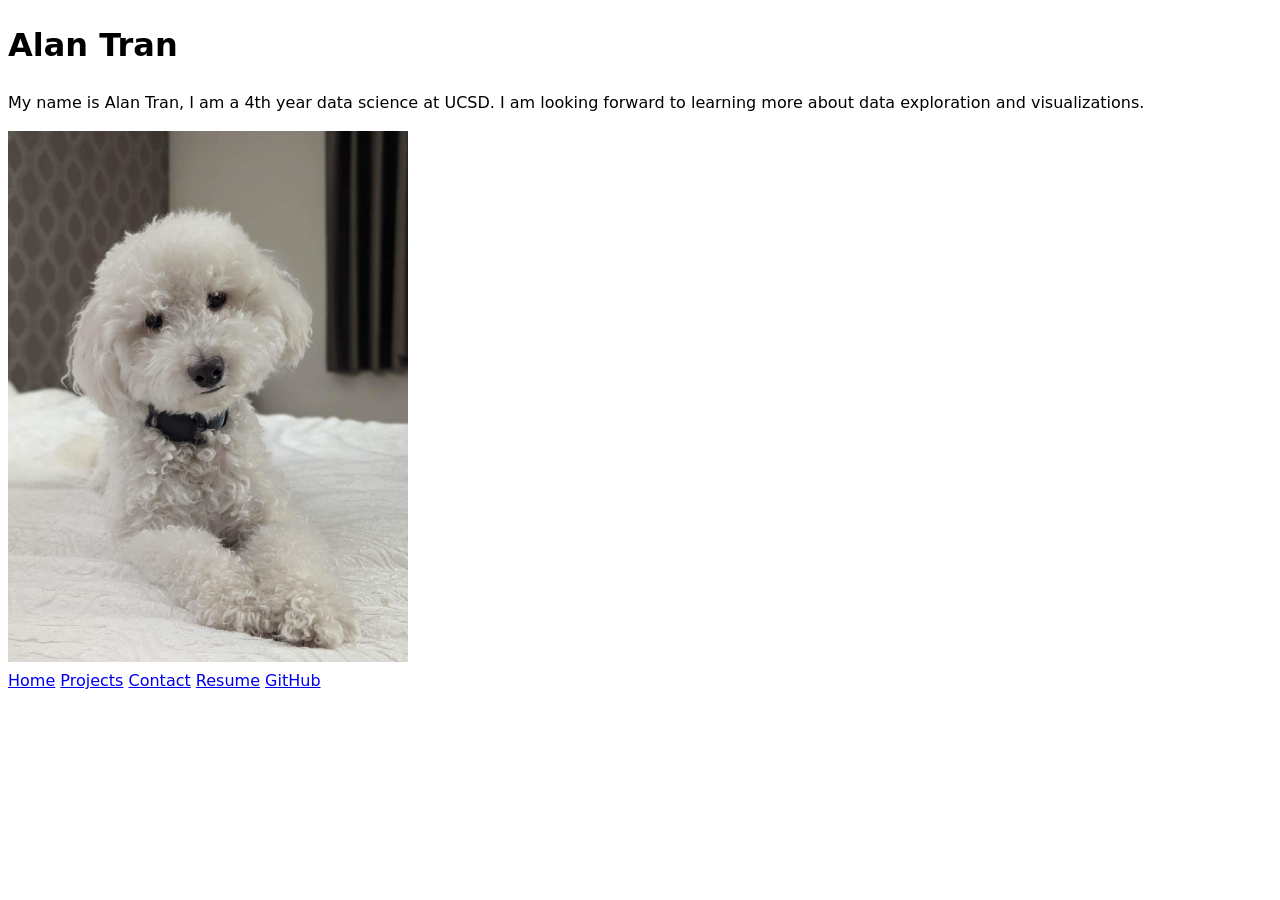
==== index.html @ 808f6ad5 "updated portfolio" ====
<!DOCTYPE html>
<html lang="en">
<head>
    <meta charset="UTF-8">
    <meta name="viewport" content="width=device-width, initial-scale=1.0">
    <title>Alan Tran: Personal site and portfolio</title>
    <link rel="stylesheet" href="style.css">
</head>
<body>
    <h1>
        Alan Tran
    </h1>
    <p>
        My name is Alan Tran, I am a 4th year data science at UCSD. I am looking forward to learning more about data exploration and visualizations.
    </p>
    <img
        src="images/IMG_8422.JPG"
        alt="This is a picture of my dog, he is a multipoo and is 2 years old!"
        width="400"
    />

    <nav>
        <a href="index.html">Home</a>
        <a href="projects/index.html">Projects</a>
        <a href="contact/index.html">Contact</a>
        <a href="resume/index.html">Resume</a>
        <a href="https://github.com/AlanTran123" target="_blank">GitHub</a>
    </nav>
    
</body>
</html>
---- style.css ----
body {
    /* Set line height to 1.5 times the font size
         and use the OS’s UI font as the website font
       */
    font: 100%/1.5 system-ui;
  }
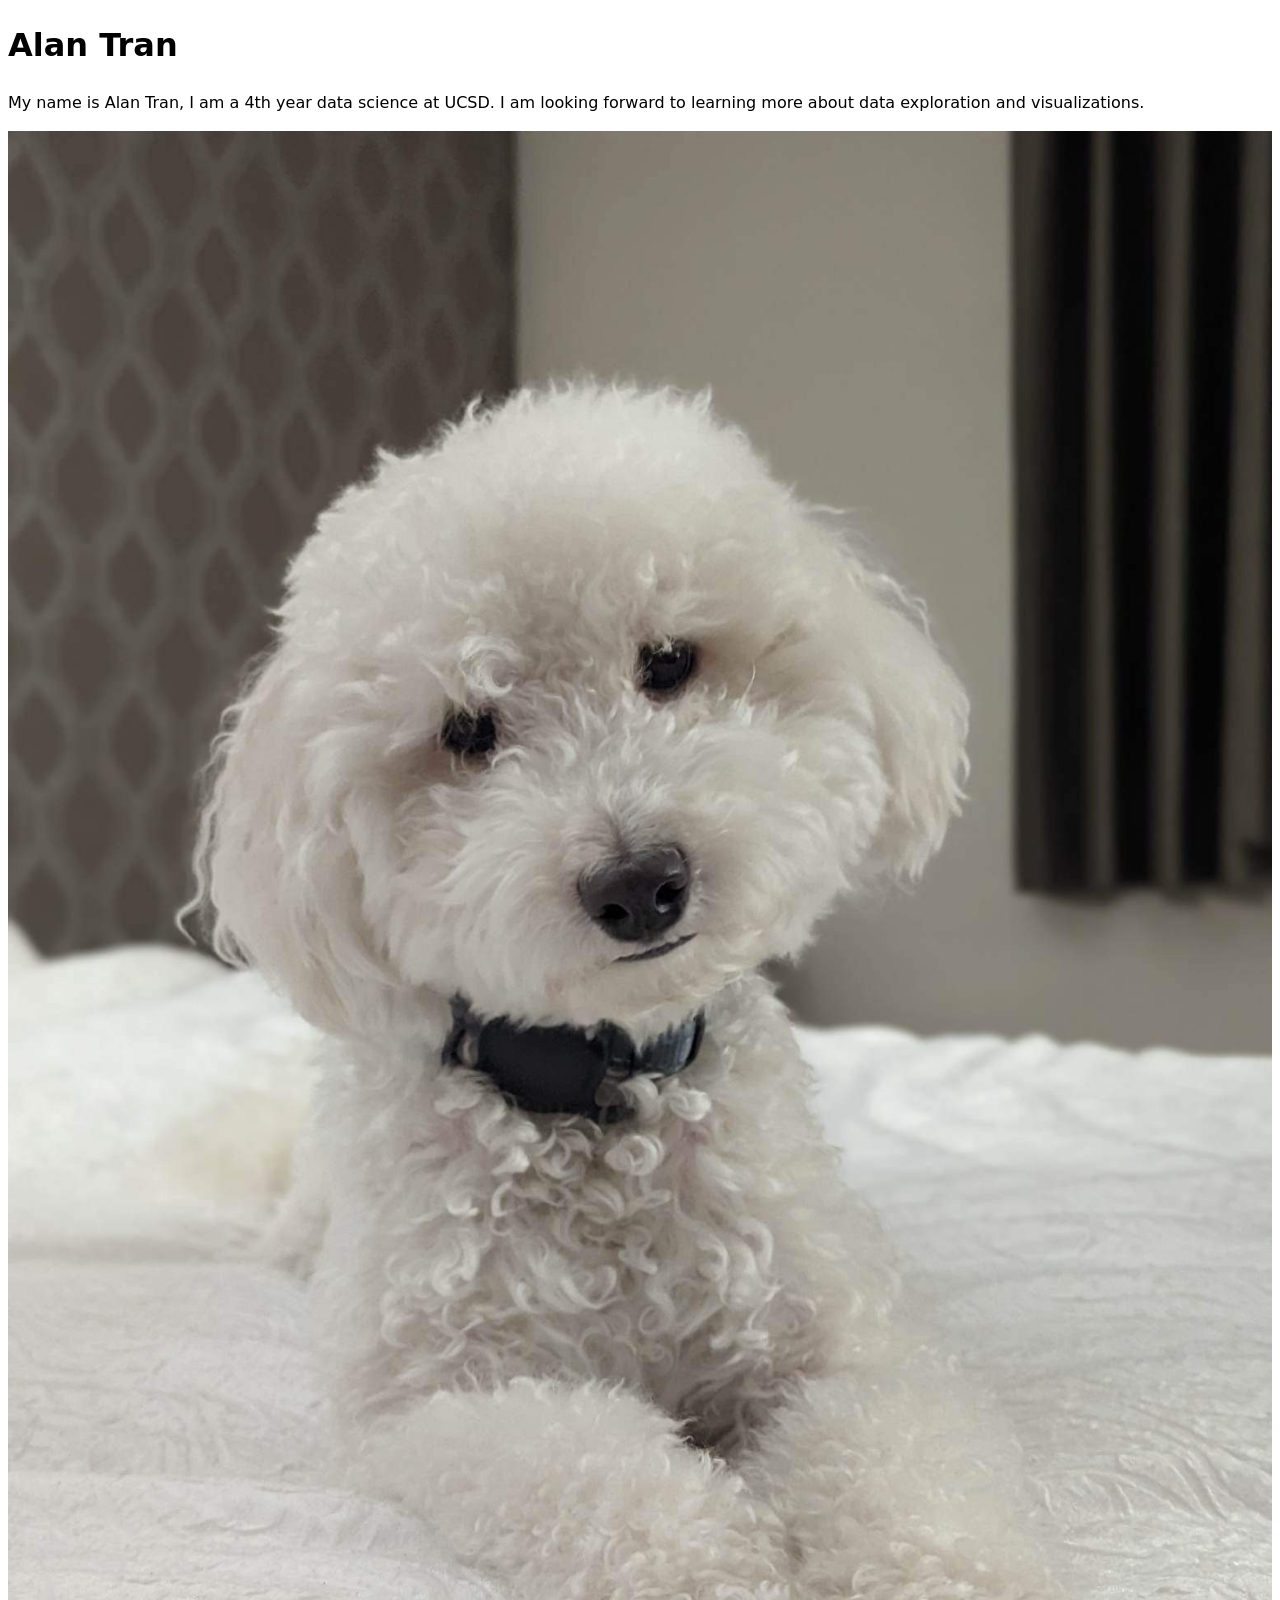
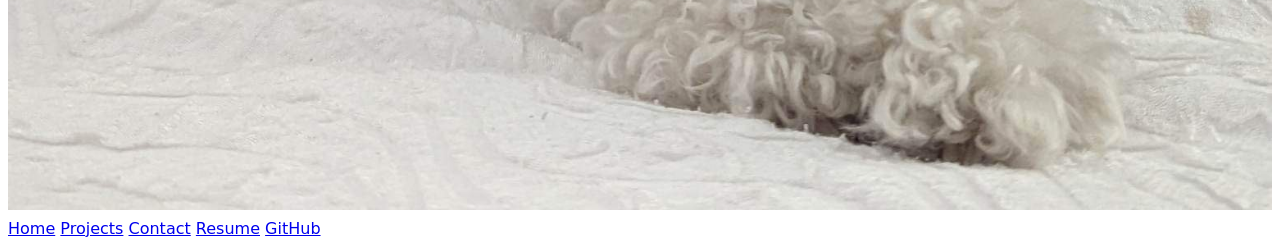
==== commit 7f6e2900: "updated portfolio" ====
--- a/index.html
+++ b/index.html
@@ -16,7 +16,6 @@
     <img
         src="images/IMG_8422.JPG"
         alt="This is a picture of my dog, he is a multipoo and is 2 years old!"
-        width="400"
     />
 
     <nav>
--- a/style.css
+++ b/style.css
@@ -3,4 +3,9 @@
          and use the OS’s UI font as the website font
        */
     font: 100%/1.5 system-ui;
-  }+  }
+  
+img {
+    max-width: 100%;
+    height: auto;
+}
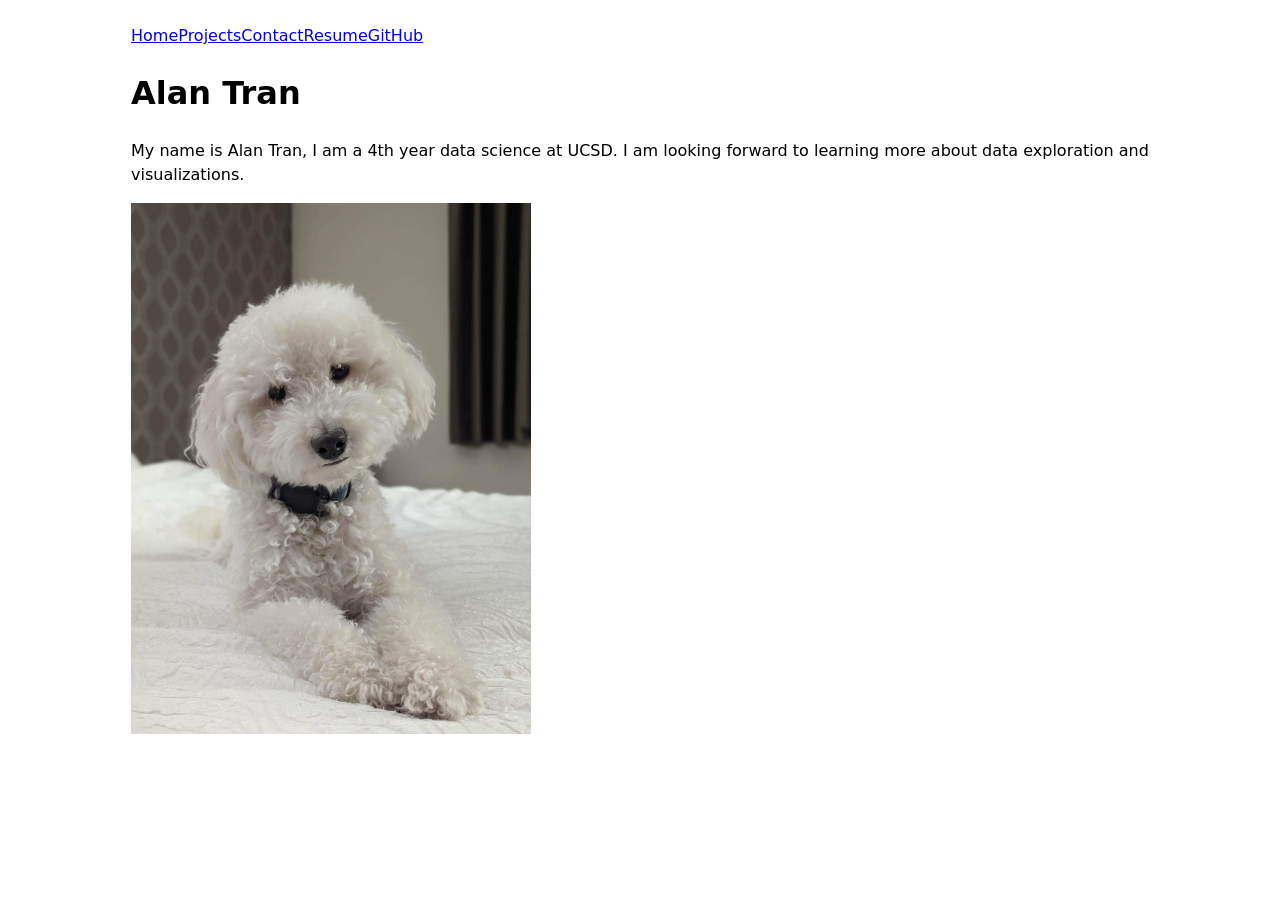
==== commit b4359b7b: "updated portfolio" ====
--- a/index.html
+++ b/index.html
@@ -7,6 +7,15 @@
     <link rel="stylesheet" href="style.css">
 </head>
 <body>
+    
+    <nav>
+        <a href="index.html">Home</a>
+        <a href="projects/index.html">Projects</a>
+        <a href="contact/index.html">Contact</a>
+        <a href="resume/index.html">Resume</a>
+        <a href="https://github.com/AlanTran123" target="_blank">GitHub</a>
+    </nav>
+
     <h1>
         Alan Tran
     </h1>
@@ -17,14 +26,6 @@
         src="images/IMG_8422.JPG"
         alt="This is a picture of my dog, he is a multipoo and is 2 years old!"
     />
-
-    <nav>
-        <a href="index.html">Home</a>
-        <a href="projects/index.html">Projects</a>
-        <a href="contact/index.html">Contact</a>
-        <a href="resume/index.html">Resume</a>
-        <a href="https://github.com/AlanTran123" target="_blank">GitHub</a>
-    </nav>
     
 </body>
 </html>
--- a/style.css
+++ b/style.css
@@ -1,11 +1,16 @@
 body {
-    /* Set line height to 1.5 times the font size
-         and use the OS’s UI font as the website font
-       */
-    font: 100%/1.5 system-ui;
-  }
-  
+  font: 100%/1.5 system-ui;
+  max-width: 100ch;
+  margin-inline: auto;
+  padding: 1em;
+}
+
 img {
-    max-width: 100%;
-    height: auto;
+  width: 400px;
+  max-width: 100%;
+  height: auto;
+}
+
+nav {
+  display: flex;
 }
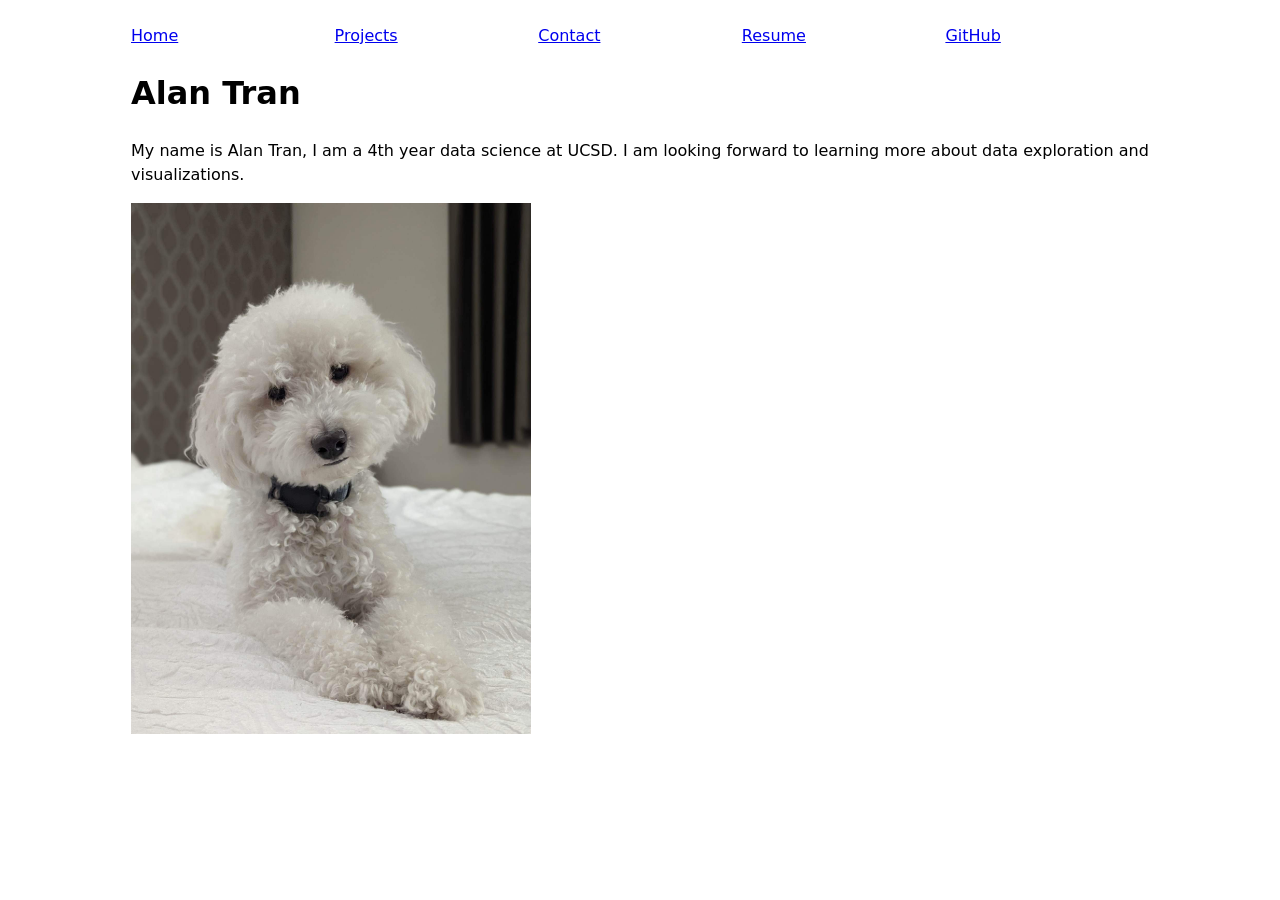
==== commit 5def62e4: "updated portfolio" ====
--- a/index.html
+++ b/index.html
@@ -7,14 +7,14 @@
     <link rel="stylesheet" href="style.css">
 </head>
 <body>
-    
+
     <nav>
-        <a href="index.html">Home</a>
-        <a href="projects/index.html">Projects</a>
-        <a href="contact/index.html">Contact</a>
-        <a href="resume/index.html">Resume</a>
-        <a href="https://github.com/AlanTran123" target="_blank">GitHub</a>
-    </nav>
+    <a href="index.html" class="current">Home</a>
+    <a href="projects/index.html">Projects</a>
+    <a href="contact/index.html">Contact</a>
+    <a href="resume/index.html">Resume</a>
+    <a href="https://github.com/AlanTran123" target="_blank">GitHub</a>
+</nav>
 
     <h1>
         Alan Tran
--- a/style.css
+++ b/style.css
@@ -13,4 +13,8 @@
 
 nav {
   display: flex;
+}
+
+nav a {
+  flex: 1;
 }
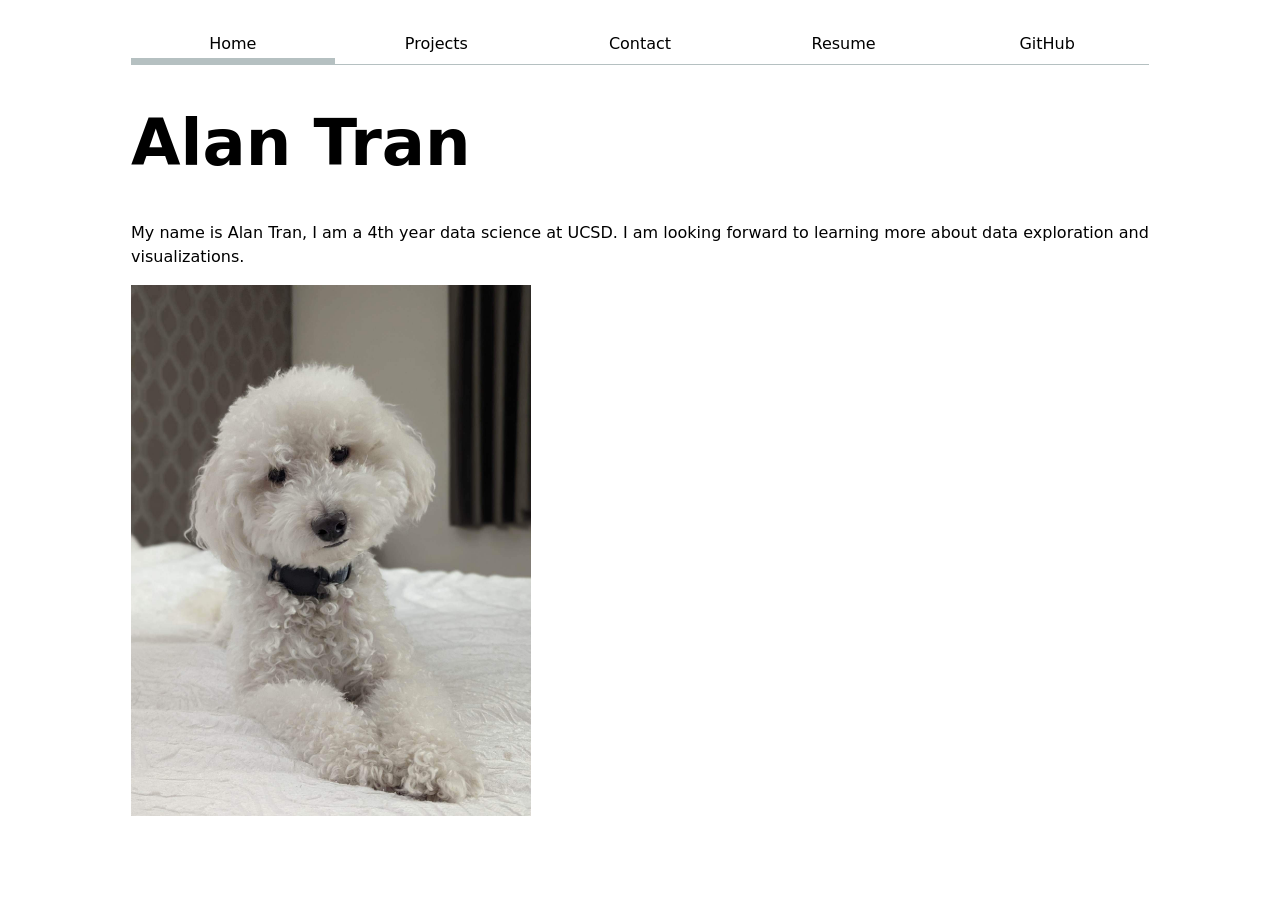
==== commit 231782a6: "updated portfolio" ====
--- a/index.html
+++ b/index.html
@@ -3,8 +3,9 @@
 <head>
     <meta charset="UTF-8">
     <meta name="viewport" content="width=device-width, initial-scale=1.0">
-    <title>Alan Tran: Personal site and portfolio</title>
+    <title>Alan Tran</title>
     <link rel="stylesheet" href="style.css">
+    <script type="module" src="global.js"></script>
 </head>
 <body>
 
--- a/style.css
+++ b/style.css
@@ -1,4 +1,12 @@
+html {
+  --color-accent: oklch(75% 35% 230);
+  accent-color: var(--color-accent);
+}
+
 body {
+  /* Set line height to 1.5 times the font size
+     and use the OS’s UI font as the website font
+  */
   font: 100%/1.5 system-ui;
   max-width: 100ch;
   margin-inline: auto;
@@ -13,8 +21,113 @@
 
 nav {
   display: flex;
+  margin-bottom: 1em;
+  border-bottom: 1px solid oklch(80% 3% 200);
 }
 
 nav a {
   flex: 1;
+  text-decoration: none;
+  color: inherit;
+  text-align: center;
+  padding: 0.5em;
+}
+
+nav a.current {
+  border-bottom: 0.4em solid oklch(80% 3% 200);
+  padding-bottom: 0.1em;
+}
+
+nav a:hover {
+  border-bottom: 0.4em solid var(--color-accent);
+  padding-bottom: 0.1em;
+}
+
+input,
+textarea,
+button {
+    font: inherit;
+}
+
+form {
+  display: grid;
+  grid-template-columns: auto 1fr;
+  gap: 1em;
+}
+
+label {
+  display: grid;
+  grid-template-columns: subgrid;
+  grid-column: 1 / -1;
+}
+
+button {
+  grid-column: 1 / -1;
+}
+
+.projects {
+  display: grid;
+  grid-template-columns: repeat(auto-fill, minmax(15em, 1fr));
+  gap: 1em;
+}
+
+.projects article {
+  display: grid;
+  grid-template-rows: subgrid;
+  grid-row: span 3;
+}
+
+.projects h2 {
+  margin: 0;
+}
+
+h1 {
+  font-size: 400%;
+}
+
+h1,
+h2,
+h3,
+h4,
+h5,
+h6 {
+  line-height: 1.1;
+  text-wrap: balance;
+}
+
+/* Resume page */
+
+.resume {
+  max-width: 90ch;
+  margin-inline: auto;
+}
+
+.resume section {
+  margin-block: 2em;
+}
+
+.resume section > h2 {
+  border-bottom: 2px solid var(--color-accent);
+  padding-bottom: 0.25em;
+  margin-bottom: 1em;
+}
+
+.resume article {
+  margin-block: 1.5em;
+}
+
+.resume h3 {
+  margin-bottom: 0.25em;
+}
+
+.resume article > p {
+  margin-block: 0.25em;
+}
+
+.resume ul {
+  margin-top: 0.75em;
+}
+
+.resume li {
+  margin-block: 0.4em;
 }
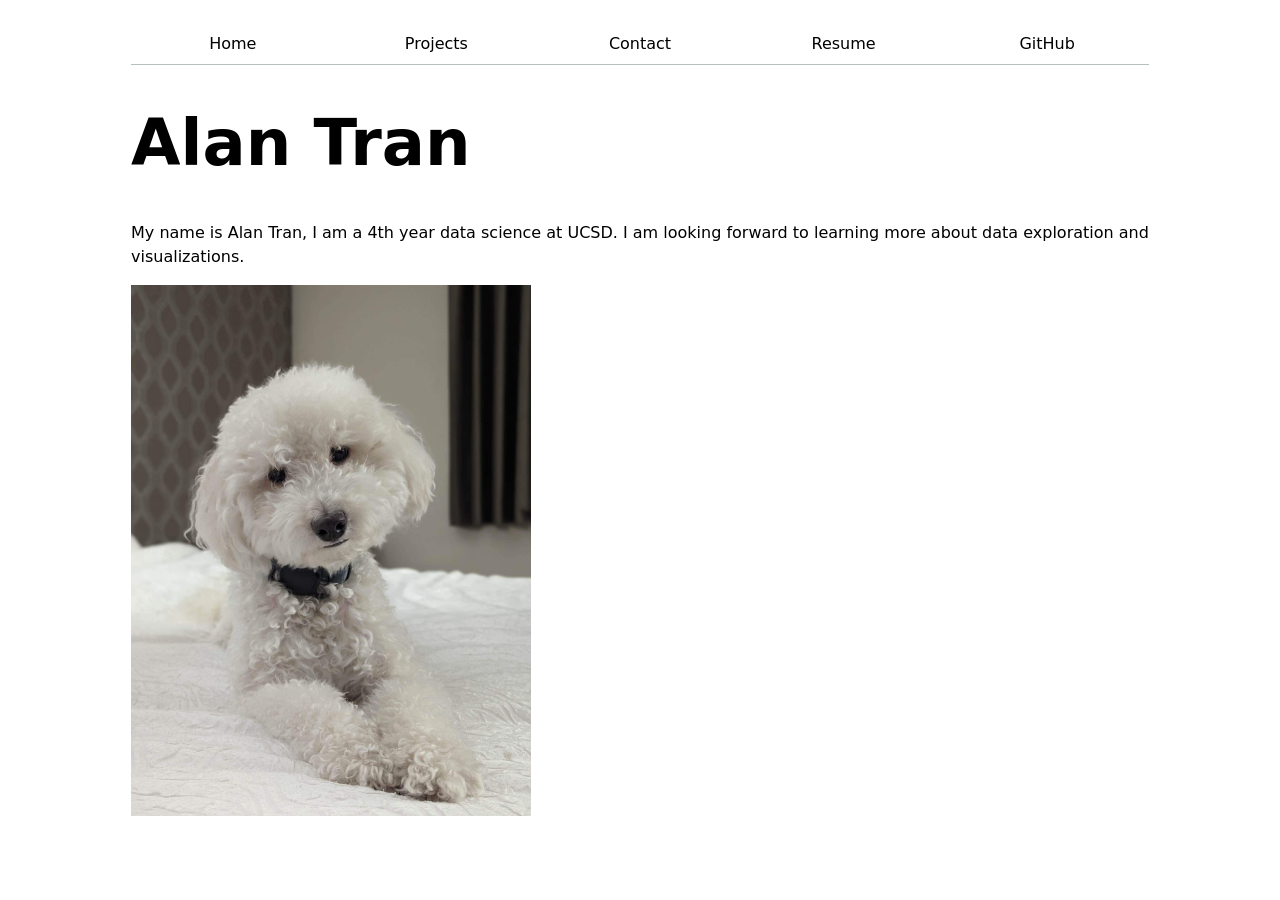
==== commit 5182e85e: "final update" ====
--- a/index.html
+++ b/index.html
@@ -8,14 +8,6 @@
     <script type="module" src="global.js"></script>
 </head>
 <body>
-
-    <nav>
-    <a href="index.html" class="current">Home</a>
-    <a href="projects/index.html">Projects</a>
-    <a href="contact/index.html">Contact</a>
-    <a href="resume/index.html">Resume</a>
-    <a href="https://github.com/AlanTran123" target="_blank">GitHub</a>
-</nav>
 
     <h1>
         Alan Tran
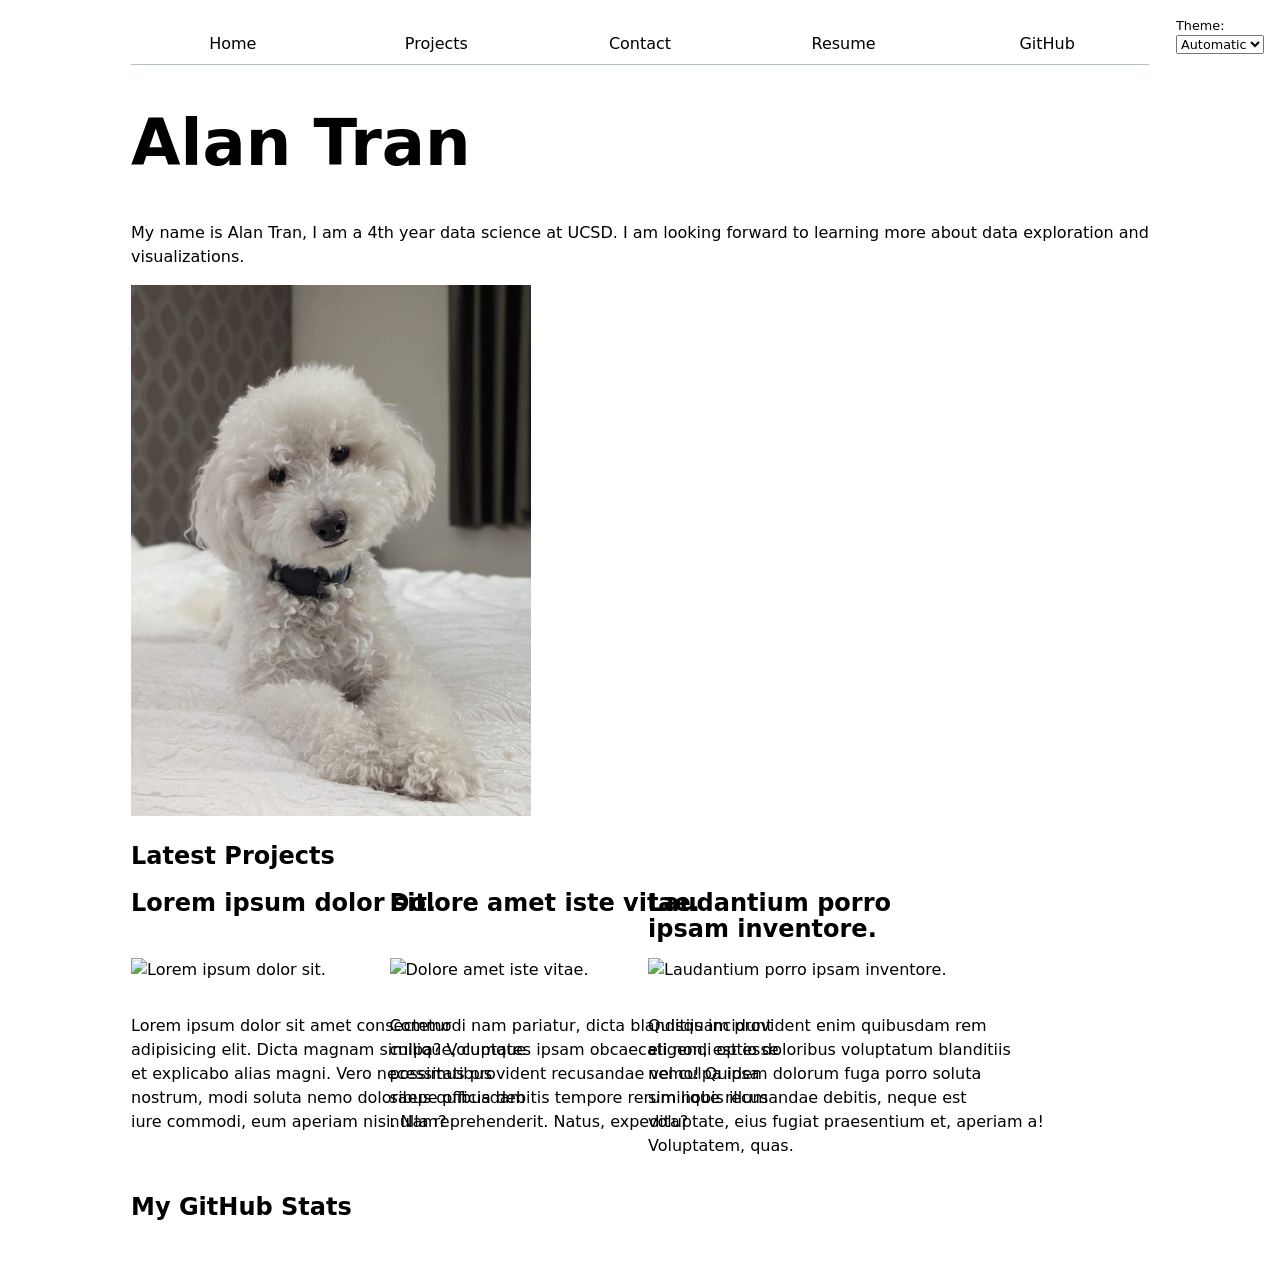
==== commit 62790d0f: "update" ====
--- a/index.html
+++ b/index.html
@@ -4,21 +4,37 @@
     <meta charset="UTF-8">
     <meta name="viewport" content="width=device-width, initial-scale=1.0">
     <title>Alan Tran</title>
+
     <link rel="stylesheet" href="style.css">
+
     <script type="module" src="global.js"></script>
+    <script type="module" src="index.js"></script>
 </head>
+
 <body>
 
-    <h1>
-        Alan Tran
-    </h1>
+    <h1>Alan Tran</h1>
+
     <p>
-        My name is Alan Tran, I am a 4th year data science at UCSD. I am looking forward to learning more about data exploration and visualizations.
+        My name is Alan Tran, I am a 4th year data science at UCSD. 
+        I am looking forward to learning more about data exploration 
+        and visualizations.
     </p>
+
     <img
         src="images/IMG_8422.JPG"
         alt="This is a picture of my dog, he is a multipoo and is 2 years old!"
     />
-    
+
+    <h2>Latest Projects</h2>
+
+    <div class="projects">
+    </div>
+
+    <h2>My GitHub Stats</h2>
+
+    <div id="profile-stats">
+    </div>
+
 </body>
 </html>
--- a/style.css
+++ b/style.css
@@ -1,6 +1,7 @@
 html {
   --color-accent: oklch(75% 35% 230);
   accent-color: var(--color-accent);
+  color-scheme: light dark;
 }
 
 body {
@@ -20,9 +21,10 @@
 }
 
 nav {
+  --border-color: oklch(50% 10% 200 / 40%);
   display: flex;
   margin-bottom: 1em;
-  border-bottom: 1px solid oklch(80% 3% 200);
+  border-bottom: 1px solid var(--border-color);
 }
 
 nav a {
@@ -34,7 +36,7 @@
 }
 
 nav a.current {
-  border-bottom: 0.4em solid oklch(80% 3% 200);
+  border-bottom: 0.4em solid var(--border-color);
   padding-bottom: 0.1em;
 }
 
@@ -43,10 +45,18 @@
   padding-bottom: 0.1em;
 }
 
+.color-scheme {
+  position: absolute;
+  top: 1rem;
+  right: 1rem;
+  font-size: 80%;
+}
+
 input,
 textarea,
-button {
-    font: inherit;
+button,
+select {
+  font: inherit;
 }
 
 form {
